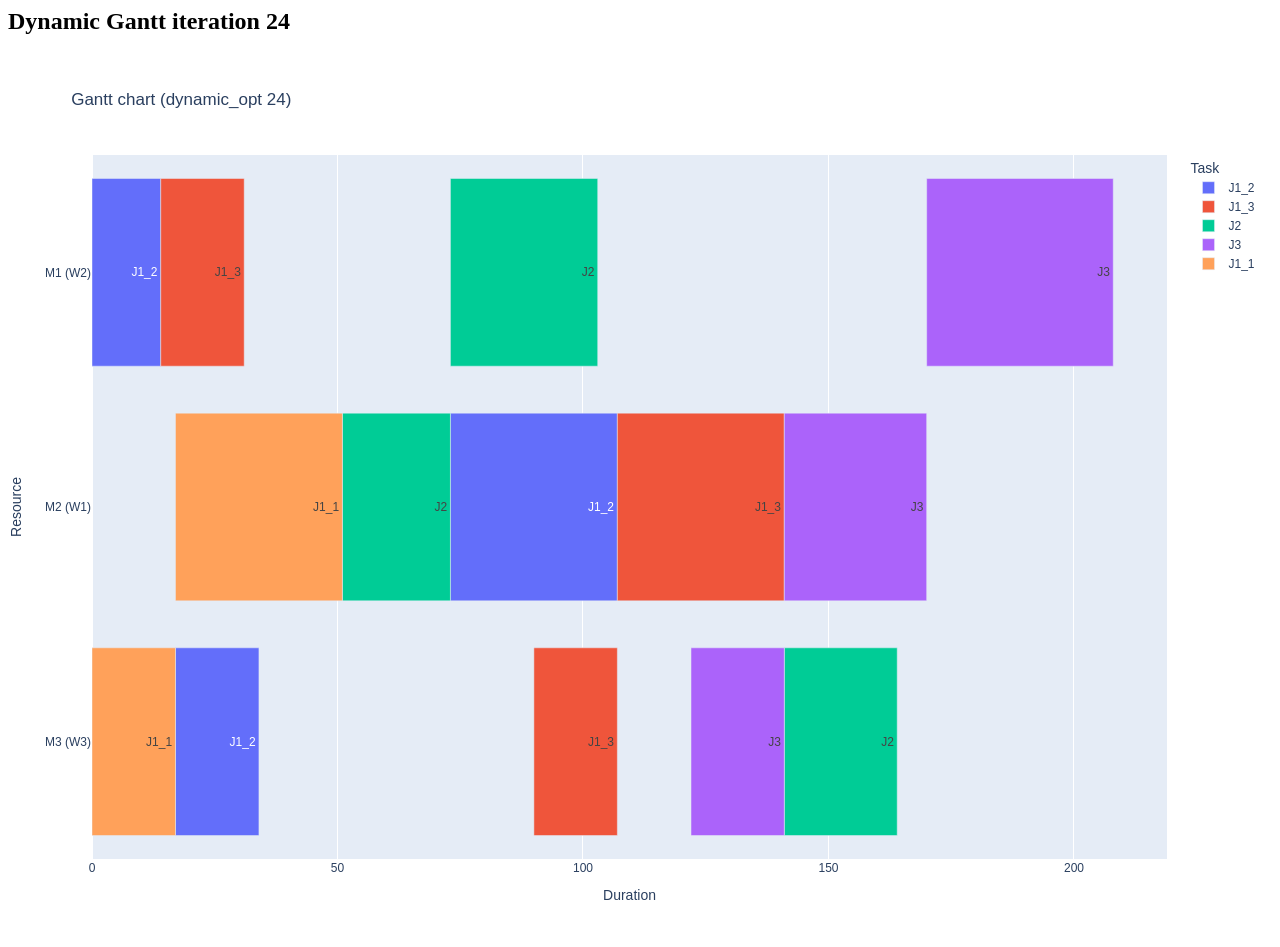
==== gantt_chart.html @ 5b608c05 "V4" ====
<html>
        <head>
          <title>Gantt chart dynamic_opt 24</title>
          <meta http-equiv='refresh' content='5' />
          <meta charset="UTF-8">
        </head>
        <body>
          <h2>Dynamic Gantt iteration 24</h2>
          <div>                        <script type="text/javascript">window.PlotlyConfig = {MathJaxConfig: 'local'};</script>
        <script charset="utf-8" src="https://cdn.plot.ly/plotly-2.35.2.min.js"></script>                <div id="9ebf4a8f-b01c-4ac3-aeec-7564fddfcc64" class="plotly-graph-div" style="height:100%; width:100%;"></div>            <script type="text/javascript">                                    window.PLOTLYENV=window.PLOTLYENV || {};                                    if (document.getElementById("9ebf4a8f-b01c-4ac3-aeec-7564fddfcc64")) {                    Plotly.newPlot(                        "9ebf4a8f-b01c-4ac3-aeec-7564fddfcc64",                        [{"alignmentgroup":"True","base":[0.0,73.0,17.0],"hovertemplate":"Task=%{text}\u003cbr\u003eStart=%{base}\u003cbr\u003eDuration=%{x}\u003cbr\u003eResource=%{y}\u003cextra\u003e\u003c\u002fextra\u003e","legendgroup":"J1_2","marker":{"color":"#636efa","pattern":{"shape":""}},"name":"J1_2","offsetgroup":"J1_2","orientation":"h","showlegend":true,"text":["J1_2","J1_2","J1_2"],"textposition":"auto","x":[14.0,34.0,17.0],"xaxis":"x","y":["M1 (W2)","M2 (W1)","M3 (W3)"],"yaxis":"y","type":"bar"},{"alignmentgroup":"True","base":[14.0,107.0,90.0],"hovertemplate":"Task=%{text}\u003cbr\u003eStart=%{base}\u003cbr\u003eDuration=%{x}\u003cbr\u003eResource=%{y}\u003cextra\u003e\u003c\u002fextra\u003e","legendgroup":"J1_3","marker":{"color":"#EF553B","pattern":{"shape":""}},"name":"J1_3","offsetgroup":"J1_3","orientation":"h","showlegend":true,"text":["J1_3","J1_3","J1_3"],"textposition":"auto","x":[17.0,34.0,17.0],"xaxis":"x","y":["M1 (W2)","M2 (W1)","M3 (W3)"],"yaxis":"y","type":"bar"},{"alignmentgroup":"True","base":[73.0,51.0,141.0],"hovertemplate":"Task=%{text}\u003cbr\u003eStart=%{base}\u003cbr\u003eDuration=%{x}\u003cbr\u003eResource=%{y}\u003cextra\u003e\u003c\u002fextra\u003e","legendgroup":"J2","marker":{"color":"#00cc96","pattern":{"shape":""}},"name":"J2","offsetgroup":"J2","orientation":"h","showlegend":true,"text":["J2","J2","J2"],"textposition":"auto","x":[30.0,22.0,23.0],"xaxis":"x","y":["M1 (W2)","M2 (W1)","M3 (W3)"],"yaxis":"y","type":"bar"},{"alignmentgroup":"True","base":[170.0,141.0,122.0],"hovertemplate":"Task=%{text}\u003cbr\u003eStart=%{base}\u003cbr\u003eDuration=%{x}\u003cbr\u003eResource=%{y}\u003cextra\u003e\u003c\u002fextra\u003e","legendgroup":"J3","marker":{"color":"#ab63fa","pattern":{"shape":""}},"name":"J3","offsetgroup":"J3","orientation":"h","showlegend":true,"text":["J3","J3","J3"],"textposition":"auto","x":[38.0,29.0,19.0],"xaxis":"x","y":["M1 (W2)","M2 (W1)","M3 (W3)"],"yaxis":"y","type":"bar"},{"alignmentgroup":"True","base":[17.0,0.0],"hovertemplate":"Task=%{text}\u003cbr\u003eStart=%{base}\u003cbr\u003eDuration=%{x}\u003cbr\u003eResource=%{y}\u003cextra\u003e\u003c\u002fextra\u003e","legendgroup":"J1_1","marker":{"color":"#FFA15A","pattern":{"shape":""}},"name":"J1_1","offsetgroup":"J1_1","orientation":"h","showlegend":true,"text":["J1_1","J1_1"],"textposition":"auto","x":[34.0,17.0],"xaxis":"x","y":["M2 (W1)","M3 (W3)"],"yaxis":"y","type":"bar"}],                        {"template":{"data":{"histogram2dcontour":[{"type":"histogram2dcontour","colorbar":{"outlinewidth":0,"ticks":""},"colorscale":[[0.0,"#0d0887"],[0.1111111111111111,"#46039f"],[0.2222222222222222,"#7201a8"],[0.3333333333333333,"#9c179e"],[0.4444444444444444,"#bd3786"],[0.5555555555555556,"#d8576b"],[0.6666666666666666,"#ed7953"],[0.7777777777777778,"#fb9f3a"],[0.8888888888888888,"#fdca26"],[1.0,"#f0f921"]]}],"choropleth":[{"type":"choropleth","colorbar":{"outlinewidth":0,"ticks":""}}],"histogram2d":[{"type":"histogram2d","colorbar":{"outlinewidth":0,"ticks":""},"colorscale":[[0.0,"#0d0887"],[0.1111111111111111,"#46039f"],[0.2222222222222222,"#7201a8"],[0.3333333333333333,"#9c179e"],[0.4444444444444444,"#bd3786"],[0.5555555555555556,"#d8576b"],[0.6666666666666666,"#ed7953"],[0.7777777777777778,"#fb9f3a"],[0.8888888888888888,"#fdca26"],[1.0,"#f0f921"]]}],"heatmap":[{"type":"heatmap","colorbar":{"outlinewidth":0,"ticks":""},"colorscale":[[0.0,"#0d0887"],[0.1111111111111111,"#46039f"],[0.2222222222222222,"#7201a8"],[0.3333333333333333,"#9c179e"],[0.4444444444444444,"#bd3786"],[0.5555555555555556,"#d8576b"],[0.6666666666666666,"#ed7953"],[0.7777777777777778,"#fb9f3a"],[0.8888888888888888,"#fdca26"],[1.0,"#f0f921"]]}],"heatmapgl":[{"type":"heatmapgl","colorbar":{"outlinewidth":0,"ticks":""},"colorscale":[[0.0,"#0d0887"],[0.1111111111111111,"#46039f"],[0.2222222222222222,"#7201a8"],[0.3333333333333333,"#9c179e"],[0.4444444444444444,"#bd3786"],[0.5555555555555556,"#d8576b"],[0.6666666666666666,"#ed7953"],[0.7777777777777778,"#fb9f3a"],[0.8888888888888888,"#fdca26"],[1.0,"#f0f921"]]}],"contourcarpet":[{"type":"contourcarpet","colorbar":{"outlinewidth":0,"ticks":""}}],"contour":[{"type":"contour","colorbar":{"outlinewidth":0,"ticks":""},"colorscale":[[0.0,"#0d0887"],[0.1111111111111111,"#46039f"],[0.2222222222222222,"#7201a8"],[0.3333333333333333,"#9c179e"],[0.4444444444444444,"#bd3786"],[0.5555555555555556,"#d8576b"],[0.6666666666666666,"#ed7953"],[0.7777777777777778,"#fb9f3a"],[0.8888888888888888,"#fdca26"],[1.0,"#f0f921"]]}],"surface":[{"type":"surface","colorbar":{"outlinewidth":0,"ticks":""},"colorscale":[[0.0,"#0d0887"],[0.1111111111111111,"#46039f"],[0.2222222222222222,"#7201a8"],[0.3333333333333333,"#9c179e"],[0.4444444444444444,"#bd3786"],[0.5555555555555556,"#d8576b"],[0.6666666666666666,"#ed7953"],[0.7777777777777778,"#fb9f3a"],[0.8888888888888888,"#fdca26"],[1.0,"#f0f921"]]}],"mesh3d":[{"type":"mesh3d","colorbar":{"outlinewidth":0,"ticks":""}}],"scatter":[{"fillpattern":{"fillmode":"overlay","size":10,"solidity":0.2},"type":"scatter"}],"parcoords":[{"type":"parcoords","line":{"colorbar":{"outlinewidth":0,"ticks":""}}}],"scatterpolargl":[{"type":"scatterpolargl","marker":{"colorbar":{"outlinewidth":0,"ticks":""}}}],"bar":[{"error_x":{"color":"#2a3f5f"},"error_y":{"color":"#2a3f5f"},"marker":{"line":{"color":"#E5ECF6","width":0.5},"pattern":{"fillmode":"overlay","size":10,"solidity":0.2}},"type":"bar"}],"scattergeo":[{"type":"scattergeo","marker":{"colorbar":{"outlinewidth":0,"ticks":""}}}],"scatterpolar":[{"type":"scatterpolar","marker":{"colorbar":{"outlinewidth":0,"ticks":""}}}],"histogram":[{"marker":{"pattern":{"fillmode":"overlay","size":10,"solidity":0.2}},"type":"histogram"}],"scattergl":[{"type":"scattergl","marker":{"colorbar":{"outlinewidth":0,"ticks":""}}}],"scatter3d":[{"type":"scatter3d","line":{"colorbar":{"outlinewidth":0,"ticks":""}},"marker":{"colorbar":{"outlinewidth":0,"ticks":""}}}],"scattermapbox":[{"type":"scattermapbox","marker":{"colorbar":{"outlinewidth":0,"ticks":""}}}],"scatterternary":[{"type":"scatterternary","marker":{"colorbar":{"outlinewidth":0,"ticks":""}}}],"scattercarpet":[{"type":"scattercarpet","marker":{"colorbar":{"outlinewidth":0,"ticks":""}}}],"carpet":[{"aaxis":{"endlinecolor":"#2a3f5f","gridcolor":"white","linecolor":"white","minorgridcolor":"white","startlinecolor":"#2a3f5f"},"baxis":{"endlinecolor":"#2a3f5f","gridcolor":"white","linecolor":"white","minorgridcolor":"white","startlinecolor":"#2a3f5f"},"type":"carpet"}],"table":[{"cells":{"fill":{"color":"#EBF0F8"},"line":{"color":"white"}},"header":{"fill":{"color":"#C8D4E3"},"line":{"color":"white"}},"type":"table"}],"barpolar":[{"marker":{"line":{"color":"#E5ECF6","width":0.5},"pattern":{"fillmode":"overlay","size":10,"solidity":0.2}},"type":"barpolar"}],"pie":[{"automargin":true,"type":"pie"}]},"layout":{"autotypenumbers":"strict","colorway":["#636efa","#EF553B","#00cc96","#ab63fa","#FFA15A","#19d3f3","#FF6692","#B6E880","#FF97FF","#FECB52"],"font":{"color":"#2a3f5f"},"hovermode":"closest","hoverlabel":{"align":"left"},"paper_bgcolor":"white","plot_bgcolor":"#E5ECF6","polar":{"bgcolor":"#E5ECF6","angularaxis":{"gridcolor":"white","linecolor":"white","ticks":""},"radialaxis":{"gridcolor":"white","linecolor":"white","ticks":""}},"ternary":{"bgcolor":"#E5ECF6","aaxis":{"gridcolor":"white","linecolor":"white","ticks":""},"baxis":{"gridcolor":"white","linecolor":"white","ticks":""},"caxis":{"gridcolor":"white","linecolor":"white","ticks":""}},"coloraxis":{"colorbar":{"outlinewidth":0,"ticks":""}},"colorscale":{"sequential":[[0.0,"#0d0887"],[0.1111111111111111,"#46039f"],[0.2222222222222222,"#7201a8"],[0.3333333333333333,"#9c179e"],[0.4444444444444444,"#bd3786"],[0.5555555555555556,"#d8576b"],[0.6666666666666666,"#ed7953"],[0.7777777777777778,"#fb9f3a"],[0.8888888888888888,"#fdca26"],[1.0,"#f0f921"]],"sequentialminus":[[0.0,"#0d0887"],[0.1111111111111111,"#46039f"],[0.2222222222222222,"#7201a8"],[0.3333333333333333,"#9c179e"],[0.4444444444444444,"#bd3786"],[0.5555555555555556,"#d8576b"],[0.6666666666666666,"#ed7953"],[0.7777777777777778,"#fb9f3a"],[0.8888888888888888,"#fdca26"],[1.0,"#f0f921"]],"diverging":[[0,"#8e0152"],[0.1,"#c51b7d"],[0.2,"#de77ae"],[0.3,"#f1b6da"],[0.4,"#fde0ef"],[0.5,"#f7f7f7"],[0.6,"#e6f5d0"],[0.7,"#b8e186"],[0.8,"#7fbc41"],[0.9,"#4d9221"],[1,"#276419"]]},"xaxis":{"gridcolor":"white","linecolor":"white","ticks":"","title":{"standoff":15},"zerolinecolor":"white","automargin":true,"zerolinewidth":2},"yaxis":{"gridcolor":"white","linecolor":"white","ticks":"","title":{"standoff":15},"zerolinecolor":"white","automargin":true,"zerolinewidth":2},"scene":{"xaxis":{"backgroundcolor":"#E5ECF6","gridcolor":"white","linecolor":"white","showbackground":true,"ticks":"","zerolinecolor":"white","gridwidth":2},"yaxis":{"backgroundcolor":"#E5ECF6","gridcolor":"white","linecolor":"white","showbackground":true,"ticks":"","zerolinecolor":"white","gridwidth":2},"zaxis":{"backgroundcolor":"#E5ECF6","gridcolor":"white","linecolor":"white","showbackground":true,"ticks":"","zerolinecolor":"white","gridwidth":2}},"shapedefaults":{"line":{"color":"#2a3f5f"}},"annotationdefaults":{"arrowcolor":"#2a3f5f","arrowhead":0,"arrowwidth":1},"geo":{"bgcolor":"white","landcolor":"#E5ECF6","subunitcolor":"white","showland":true,"showlakes":true,"lakecolor":"white"},"title":{"x":0.05},"mapbox":{"style":"light"}}},"xaxis":{"anchor":"y","domain":[0.0,1.0],"title":{"text":"Duration"}},"yaxis":{"anchor":"x","domain":[0.0,1.0],"title":{"text":"Resource"},"autorange":"reversed"},"legend":{"title":{"text":"Task"},"tracegroupgap":0},"title":{"text":"Gantt chart (dynamic_opt 24)"},"barmode":"relative"},                        {"responsive": true}                    )                };                            </script>        </div>
        </body>
        </html>
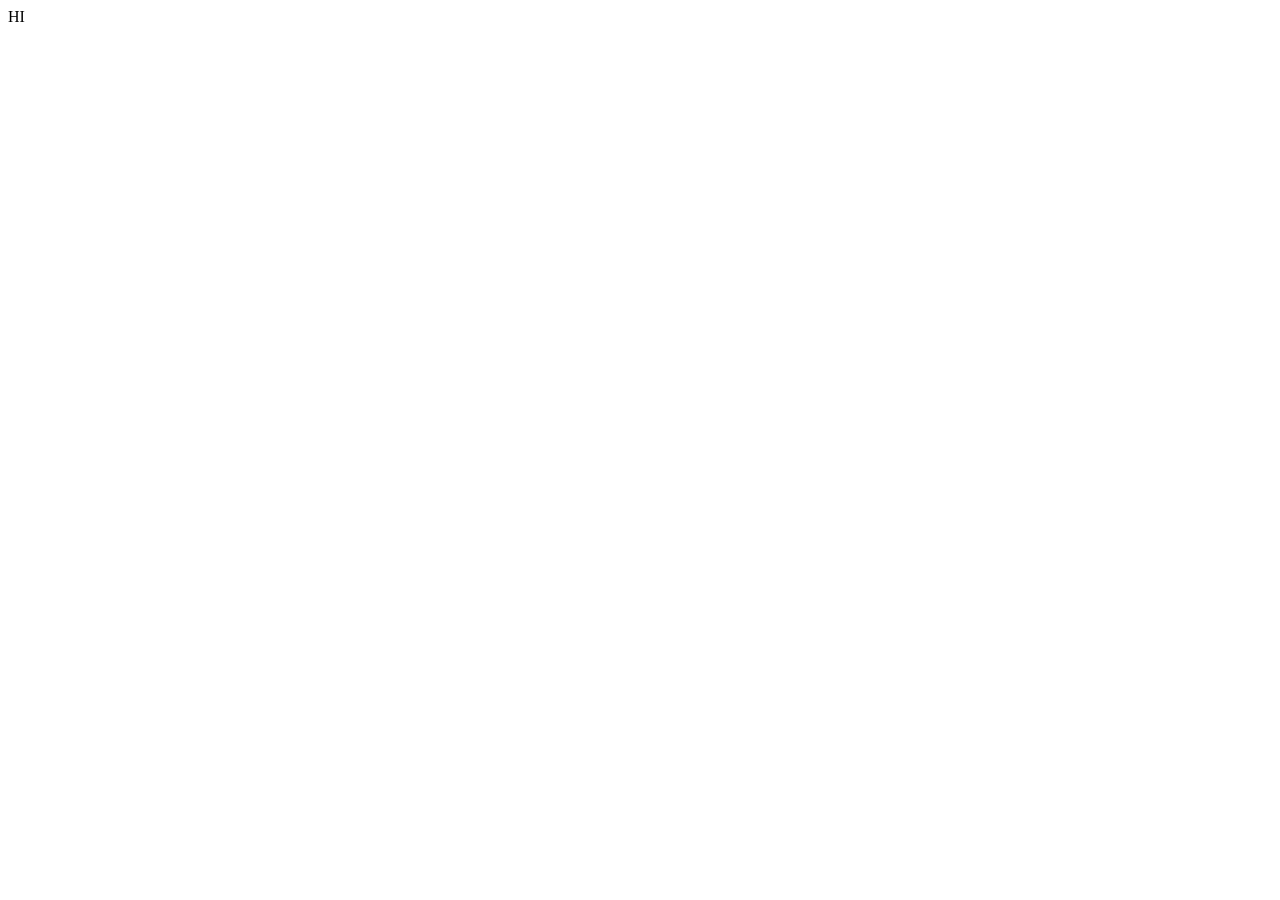
==== commit 43b8823f: "vt" ====
--- a/gantt_chart.html
+++ b/gantt_chart.html
@@ -1,14 +1,12 @@
 
         <html>
         <head>
-          <title>Gantt chart dynamic_opt 24</title>
+          <title>Gantt chart test</title>
           <meta http-equiv='refresh' content='5' />
           <meta charset="UTF-8">
         </head>
         <body>
-          <h2>Dynamic Gantt iteration 24</h2>
-          <div>                        <script type="text/javascript">window.PlotlyConfig = {MathJaxConfig: 'local'};</script>
-        <script charset="utf-8" src="https://cdn.plot.ly/plotly-2.35.2.min.js"></script>                <div id="9ebf4a8f-b01c-4ac3-aeec-7564fddfcc64" class="plotly-graph-div" style="height:100%; width:100%;"></div>            <script type="text/javascript">                                    window.PLOTLYENV=window.PLOTLYENV || {};                                    if (document.getElementById("9ebf4a8f-b01c-4ac3-aeec-7564fddfcc64")) {                    Plotly.newPlot(                        "9ebf4a8f-b01c-4ac3-aeec-7564fddfcc64",                        [{"alignmentgroup":"True","base":[0.0,73.0,17.0],"hovertemplate":"Task=%{text}\u003cbr\u003eStart=%{base}\u003cbr\u003eDuration=%{x}\u003cbr\u003eResource=%{y}\u003cextra\u003e\u003c\u002fextra\u003e","legendgroup":"J1_2","marker":{"color":"#636efa","pattern":{"shape":""}},"name":"J1_2","offsetgroup":"J1_2","orientation":"h","showlegend":true,"text":["J1_2","J1_2","J1_2"],"textposition":"auto","x":[14.0,34.0,17.0],"xaxis":"x","y":["M1 (W2)","M2 (W1)","M3 (W3)"],"yaxis":"y","type":"bar"},{"alignmentgroup":"True","base":[14.0,107.0,90.0],"hovertemplate":"Task=%{text}\u003cbr\u003eStart=%{base}\u003cbr\u003eDuration=%{x}\u003cbr\u003eResource=%{y}\u003cextra\u003e\u003c\u002fextra\u003e","legendgroup":"J1_3","marker":{"color":"#EF553B","pattern":{"shape":""}},"name":"J1_3","offsetgroup":"J1_3","orientation":"h","showlegend":true,"text":["J1_3","J1_3","J1_3"],"textposition":"auto","x":[17.0,34.0,17.0],"xaxis":"x","y":["M1 (W2)","M2 (W1)","M3 (W3)"],"yaxis":"y","type":"bar"},{"alignmentgroup":"True","base":[73.0,51.0,141.0],"hovertemplate":"Task=%{text}\u003cbr\u003eStart=%{base}\u003cbr\u003eDuration=%{x}\u003cbr\u003eResource=%{y}\u003cextra\u003e\u003c\u002fextra\u003e","legendgroup":"J2","marker":{"color":"#00cc96","pattern":{"shape":""}},"name":"J2","offsetgroup":"J2","orientation":"h","showlegend":true,"text":["J2","J2","J2"],"textposition":"auto","x":[30.0,22.0,23.0],"xaxis":"x","y":["M1 (W2)","M2 (W1)","M3 (W3)"],"yaxis":"y","type":"bar"},{"alignmentgroup":"True","base":[170.0,141.0,122.0],"hovertemplate":"Task=%{text}\u003cbr\u003eStart=%{base}\u003cbr\u003eDuration=%{x}\u003cbr\u003eResource=%{y}\u003cextra\u003e\u003c\u002fextra\u003e","legendgroup":"J3","marker":{"color":"#ab63fa","pattern":{"shape":""}},"name":"J3","offsetgroup":"J3","orientation":"h","showlegend":true,"text":["J3","J3","J3"],"textposition":"auto","x":[38.0,29.0,19.0],"xaxis":"x","y":["M1 (W2)","M2 (W1)","M3 (W3)"],"yaxis":"y","type":"bar"},{"alignmentgroup":"True","base":[17.0,0.0],"hovertemplate":"Task=%{text}\u003cbr\u003eStart=%{base}\u003cbr\u003eDuration=%{x}\u003cbr\u003eResource=%{y}\u003cextra\u003e\u003c\u002fextra\u003e","legendgroup":"J1_1","marker":{"color":"#FFA15A","pattern":{"shape":""}},"name":"J1_1","offsetgroup":"J1_1","orientation":"h","showlegend":true,"text":["J1_1","J1_1"],"textposition":"auto","x":[34.0,17.0],"xaxis":"x","y":["M2 (W1)","M3 (W3)"],"yaxis":"y","type":"bar"}],                        {"template":{"data":{"histogram2dcontour":[{"type":"histogram2dcontour","colorbar":{"outlinewidth":0,"ticks":""},"colorscale":[[0.0,"#0d0887"],[0.1111111111111111,"#46039f"],[0.2222222222222222,"#7201a8"],[0.3333333333333333,"#9c179e"],[0.4444444444444444,"#bd3786"],[0.5555555555555556,"#d8576b"],[0.6666666666666666,"#ed7953"],[0.7777777777777778,"#fb9f3a"],[0.8888888888888888,"#fdca26"],[1.0,"#f0f921"]]}],"choropleth":[{"type":"choropleth","colorbar":{"outlinewidth":0,"ticks":""}}],"histogram2d":[{"type":"histogram2d","colorbar":{"outlinewidth":0,"ticks":""},"colorscale":[[0.0,"#0d0887"],[0.1111111111111111,"#46039f"],[0.2222222222222222,"#7201a8"],[0.3333333333333333,"#9c179e"],[0.4444444444444444,"#bd3786"],[0.5555555555555556,"#d8576b"],[0.6666666666666666,"#ed7953"],[0.7777777777777778,"#fb9f3a"],[0.8888888888888888,"#fdca26"],[1.0,"#f0f921"]]}],"heatmap":[{"type":"heatmap","colorbar":{"outlinewidth":0,"ticks":""},"colorscale":[[0.0,"#0d0887"],[0.1111111111111111,"#46039f"],[0.2222222222222222,"#7201a8"],[0.3333333333333333,"#9c179e"],[0.4444444444444444,"#bd3786"],[0.5555555555555556,"#d8576b"],[0.6666666666666666,"#ed7953"],[0.7777777777777778,"#fb9f3a"],[0.8888888888888888,"#fdca26"],[1.0,"#f0f921"]]}],"heatmapgl":[{"type":"heatmapgl","colorbar":{"outlinewidth":0,"ticks":""},"colorscale":[[0.0,"#0d0887"],[0.1111111111111111,"#46039f"],[0.2222222222222222,"#7201a8"],[0.3333333333333333,"#9c179e"],[0.4444444444444444,"#bd3786"],[0.5555555555555556,"#d8576b"],[0.6666666666666666,"#ed7953"],[0.7777777777777778,"#fb9f3a"],[0.8888888888888888,"#fdca26"],[1.0,"#f0f921"]]}],"contourcarpet":[{"type":"contourcarpet","colorbar":{"outlinewidth":0,"ticks":""}}],"contour":[{"type":"contour","colorbar":{"outlinewidth":0,"ticks":""},"colorscale":[[0.0,"#0d0887"],[0.1111111111111111,"#46039f"],[0.2222222222222222,"#7201a8"],[0.3333333333333333,"#9c179e"],[0.4444444444444444,"#bd3786"],[0.5555555555555556,"#d8576b"],[0.6666666666666666,"#ed7953"],[0.7777777777777778,"#fb9f3a"],[0.8888888888888888,"#fdca26"],[1.0,"#f0f921"]]}],"surface":[{"type":"surface","colorbar":{"outlinewidth":0,"ticks":""},"colorscale":[[0.0,"#0d0887"],[0.1111111111111111,"#46039f"],[0.2222222222222222,"#7201a8"],[0.3333333333333333,"#9c179e"],[0.4444444444444444,"#bd3786"],[0.5555555555555556,"#d8576b"],[0.6666666666666666,"#ed7953"],[0.7777777777777778,"#fb9f3a"],[0.8888888888888888,"#fdca26"],[1.0,"#f0f921"]]}],"mesh3d":[{"type":"mesh3d","colorbar":{"outlinewidth":0,"ticks":""}}],"scatter":[{"fillpattern":{"fillmode":"overlay","size":10,"solidity":0.2},"type":"scatter"}],"parcoords":[{"type":"parcoords","line":{"colorbar":{"outlinewidth":0,"ticks":""}}}],"scatterpolargl":[{"type":"scatterpolargl","marker":{"colorbar":{"outlinewidth":0,"ticks":""}}}],"bar":[{"error_x":{"color":"#2a3f5f"},"error_y":{"color":"#2a3f5f"},"marker":{"line":{"color":"#E5ECF6","width":0.5},"pattern":{"fillmode":"overlay","size":10,"solidity":0.2}},"type":"bar"}],"scattergeo":[{"type":"scattergeo","marker":{"colorbar":{"outlinewidth":0,"ticks":""}}}],"scatterpolar":[{"type":"scatterpolar","marker":{"colorbar":{"outlinewidth":0,"ticks":""}}}],"histogram":[{"marker":{"pattern":{"fillmode":"overlay","size":10,"solidity":0.2}},"type":"histogram"}],"scattergl":[{"type":"scattergl","marker":{"colorbar":{"outlinewidth":0,"ticks":""}}}],"scatter3d":[{"type":"scatter3d","line":{"colorbar":{"outlinewidth":0,"ticks":""}},"marker":{"colorbar":{"outlinewidth":0,"ticks":""}}}],"scattermapbox":[{"type":"scattermapbox","marker":{"colorbar":{"outlinewidth":0,"ticks":""}}}],"scatterternary":[{"type":"scatterternary","marker":{"colorbar":{"outlinewidth":0,"ticks":""}}}],"scattercarpet":[{"type":"scattercarpet","marker":{"colorbar":{"outlinewidth":0,"ticks":""}}}],"carpet":[{"aaxis":{"endlinecolor":"#2a3f5f","gridcolor":"white","linecolor":"white","minorgridcolor":"white","startlinecolor":"#2a3f5f"},"baxis":{"endlinecolor":"#2a3f5f","gridcolor":"white","linecolor":"white","minorgridcolor":"white","startlinecolor":"#2a3f5f"},"type":"carpet"}],"table":[{"cells":{"fill":{"color":"#EBF0F8"},"line":{"color":"white"}},"header":{"fill":{"color":"#C8D4E3"},"line":{"color":"white"}},"type":"table"}],"barpolar":[{"marker":{"line":{"color":"#E5ECF6","width":0.5},"pattern":{"fillmode":"overlay","size":10,"solidity":0.2}},"type":"barpolar"}],"pie":[{"automargin":true,"type":"pie"}]},"layout":{"autotypenumbers":"strict","colorway":["#636efa","#EF553B","#00cc96","#ab63fa","#FFA15A","#19d3f3","#FF6692","#B6E880","#FF97FF","#FECB52"],"font":{"color":"#2a3f5f"},"hovermode":"closest","hoverlabel":{"align":"left"},"paper_bgcolor":"white","plot_bgcolor":"#E5ECF6","polar":{"bgcolor":"#E5ECF6","angularaxis":{"gridcolor":"white","linecolor":"white","ticks":""},"radialaxis":{"gridcolor":"white","linecolor":"white","ticks":""}},"ternary":{"bgcolor":"#E5ECF6","aaxis":{"gridcolor":"white","linecolor":"white","ticks":""},"baxis":{"gridcolor":"white","linecolor":"white","ticks":""},"caxis":{"gridcolor":"white","linecolor":"white","ticks":""}},"coloraxis":{"colorbar":{"outlinewidth":0,"ticks":""}},"colorscale":{"sequential":[[0.0,"#0d0887"],[0.1111111111111111,"#46039f"],[0.2222222222222222,"#7201a8"],[0.3333333333333333,"#9c179e"],[0.4444444444444444,"#bd3786"],[0.5555555555555556,"#d8576b"],[0.6666666666666666,"#ed7953"],[0.7777777777777778,"#fb9f3a"],[0.8888888888888888,"#fdca26"],[1.0,"#f0f921"]],"sequentialminus":[[0.0,"#0d0887"],[0.1111111111111111,"#46039f"],[0.2222222222222222,"#7201a8"],[0.3333333333333333,"#9c179e"],[0.4444444444444444,"#bd3786"],[0.5555555555555556,"#d8576b"],[0.6666666666666666,"#ed7953"],[0.7777777777777778,"#fb9f3a"],[0.8888888888888888,"#fdca26"],[1.0,"#f0f921"]],"diverging":[[0,"#8e0152"],[0.1,"#c51b7d"],[0.2,"#de77ae"],[0.3,"#f1b6da"],[0.4,"#fde0ef"],[0.5,"#f7f7f7"],[0.6,"#e6f5d0"],[0.7,"#b8e186"],[0.8,"#7fbc41"],[0.9,"#4d9221"],[1,"#276419"]]},"xaxis":{"gridcolor":"white","linecolor":"white","ticks":"","title":{"standoff":15},"zerolinecolor":"white","automargin":true,"zerolinewidth":2},"yaxis":{"gridcolor":"white","linecolor":"white","ticks":"","title":{"standoff":15},"zerolinecolor":"white","automargin":true,"zerolinewidth":2},"scene":{"xaxis":{"backgroundcolor":"#E5ECF6","gridcolor":"white","linecolor":"white","showbackground":true,"ticks":"","zerolinecolor":"white","gridwidth":2},"yaxis":{"backgroundcolor":"#E5ECF6","gridcolor":"white","linecolor":"white","showbackground":true,"ticks":"","zerolinecolor":"white","gridwidth":2},"zaxis":{"backgroundcolor":"#E5ECF6","gridcolor":"white","linecolor":"white","showbackground":true,"ticks":"","zerolinecolor":"white","gridwidth":2}},"shapedefaults":{"line":{"color":"#2a3f5f"}},"annotationdefaults":{"arrowcolor":"#2a3f5f","arrowhead":0,"arrowwidth":1},"geo":{"bgcolor":"white","landcolor":"#E5ECF6","subunitcolor":"white","showland":true,"showlakes":true,"lakecolor":"white"},"title":{"x":0.05},"mapbox":{"style":"light"}}},"xaxis":{"anchor":"y","domain":[0.0,1.0],"title":{"text":"Duration"}},"yaxis":{"anchor":"x","domain":[0.0,1.0],"title":{"text":"Resource"},"autorange":"reversed"},"legend":{"title":{"text":"Task"},"tracegroupgap":0},"title":{"text":"Gantt chart (dynamic_opt 24)"},"barmode":"relative"},                        {"responsive": true}                    )                };                            </script>        </div>
+         HI
         </body>
         </html>
         
